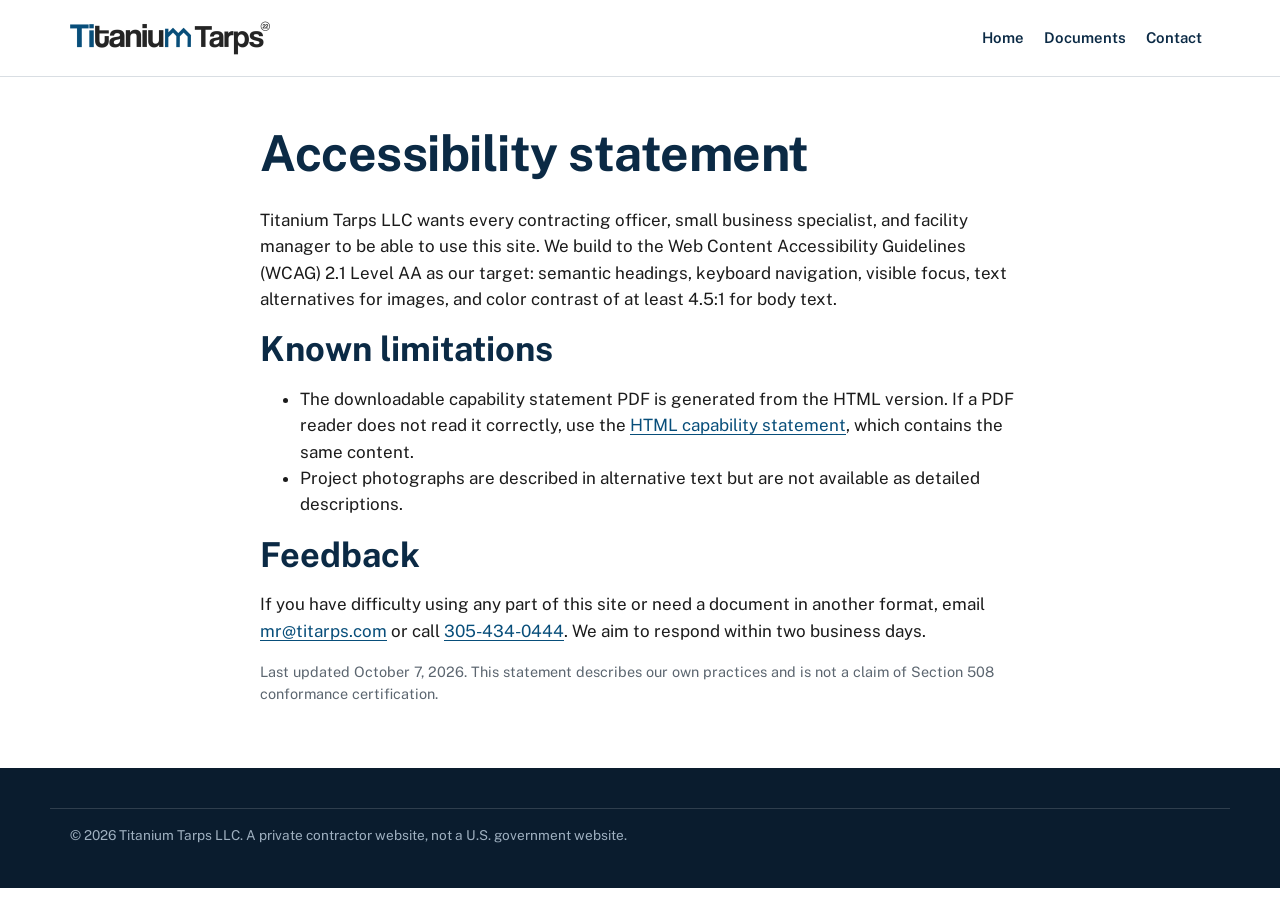
==== accessibility.html @ 2c8c98b2 "Titanium Tarps government capabilities site: home page, 2-page capability statement, PDF Co-Authored" ====
<!doctype html>
<html lang="en"><head><meta charset="utf-8"><meta name="viewport" content="width=device-width, initial-scale=1">
<title>Accessibility Statement | Titanium Tarps LLC</title>
<link rel="icon" type="image/png" sizes="32x32" href="assets/logo/favicon-32.png">
<link href="https://fonts.googleapis.com/css2?family=Public+Sans:wght@400;600;700&display=swap" rel="stylesheet">
<link rel="stylesheet" href="css/site.css"></head>
<body><a class="skip" href="#main">Skip to main content</a>
<header class="hdr"><div class="container"><a class="hdr__logo" href="./"><img src="assets/logo/logo.png" alt="Titanium Tarps" width="220" height="55"></a><nav class="hdr__nav" aria-label="Primary"><a href="./">Home</a><a href="./#documents">Documents</a><a href="./#contact">Contact</a></nav></div></header>
<main id="main" class="container" style="padding:48px 20px;max-width:800px">
<h1>Accessibility statement</h1>
<p>Titanium Tarps LLC wants every contracting officer, small business specialist, and facility manager to be able to use this site. We build to the Web Content Accessibility Guidelines (WCAG) 2.1 Level AA as our target: semantic headings, keyboard navigation, visible focus, text alternatives for images, and color contrast of at least 4.5:1 for body text.</p>
<h2>Known limitations</h2>
<ul><li>The downloadable capability statement PDF is generated from the HTML version. If a PDF reader does not read it correctly, use the <a href="capability-statement.html">HTML capability statement</a>, which contains the same content.</li><li>Project photographs are described in alternative text but are not available as detailed descriptions.</li></ul>
<h2>Feedback</h2>
<p>If you have difficulty using any part of this site or need a document in another format, email <a href="mailto:mr@titarps.com">mr@titarps.com</a> or call <a href="tel:+13054340444">305-434-0444</a>. We aim to respond within two business days.</p>
<p class="small muted">Last updated October 7, 2026. This statement describes our own practices and is not a claim of Section 508 conformance certification.</p>
</main>
<footer class="ftr"><div class="container ftr__legal"><p>&copy; 2026 Titanium Tarps LLC. A private contractor website, not a U.S. government website.</p></div></footer>
</body></html>
---- css/site.css ----
/* Titanium Tarps LLC, government capabilities site. Light, high-contrast, WCAG 2.1 AA targets. */
:root{
  --navy:#0b2a45;
  --blue:#084e7a;      /* logo blue */
  --blue-dk:#063a5b;
  --ink:#1b1b1b;
  --ink-2:#3d4551;
  --ink-3:#5c6670;
  --line:#d9dee3;
  --bg:#ffffff;
  --bg-2:#f3f6f9;
  --bg-3:#e8eef4;
  --warn-bg:#fff4d6;
  --warn-line:#e5a000;
  --ok:#1f7a3f;
  --max:1180px;
  --radius:6px;
  --font:"Public Sans","Helvetica Neue",Arial,sans-serif;
}
*{box-sizing:border-box}
html{scroll-behavior:smooth;-webkit-text-size-adjust:100%}
html,body{overflow-x:hidden}
body{margin:0;font-family:var(--font);font-size:17px;line-height:1.55;color:var(--ink);background:var(--bg)}
img{max-width:100%;height:auto;display:block}
a{color:var(--blue);text-underline-offset:3px}
a:hover{color:var(--blue-dk)}
:focus-visible{outline:3px solid #ffbf47;outline-offset:2px}
h1,h2,h3,h4{line-height:1.15;margin:0 0 .5em;font-weight:700;color:var(--navy)}
h1{font-size:clamp(2rem,4.2vw,3.1rem);letter-spacing:-.01em}
h2{font-size:clamp(1.55rem,3vw,2.15rem)}
h3{font-size:1.2rem}
p{margin:0 0 1em}
.container{max-width:var(--max);margin:0 auto;padding:0 20px}
.skip{position:absolute;left:-999px;top:8px;background:var(--navy);color:#fff;padding:10px 14px;z-index:999;border-radius:var(--radius)}
.skip:focus{left:8px}

/* buttons */
.btn{display:inline-flex;align-items:center;gap:8px;padding:12px 20px;border-radius:var(--radius);font-weight:700;text-decoration:none;border:2px solid transparent;cursor:pointer;font-size:1rem;line-height:1.2;font-family:inherit}
.btn--primary{background:var(--blue);color:#fff;border-color:var(--blue)}
.btn--primary:hover{background:var(--blue-dk);color:#fff}
.btn--outline{background:#fff;color:var(--blue);border-color:var(--blue)}
.btn--outline:hover{background:var(--bg-3)}
.btn--ghost{background:transparent;color:#fff;border-color:rgba(255,255,255,.7)}
.btn--ghost:hover{background:rgba(255,255,255,.12);color:#fff}
.btn svg{width:18px;height:18px;flex:none}

/* top identity bar (ours, not a government banner) */
.idbar{background:var(--bg-3);border-bottom:1px solid var(--line);font-size:.86rem;color:var(--ink-2)}
.idbar .container{display:flex;flex-wrap:wrap;overflow:hidden;gap:6px 22px;align-items:center;min-height:36px;padding-top:4px;padding-bottom:4px}
.idbar strong{color:var(--navy)}

/* header */
.hdr{background:#fff;border-bottom:1px solid var(--line);position:sticky;top:0;z-index:50}
.hdr .container{display:flex;align-items:center;justify-content:space-between;gap:20px;min-height:76px}
.hdr__logo img{width:200px;height:auto;flex:none}
.hdr__nav{display:flex;gap:4px;flex-wrap:wrap}
.hdr__nav a{color:var(--navy);text-decoration:none;font-weight:600;padding:8px 8px;border-radius:4px;font-size:.93rem;white-space:nowrap}
.hdr__nav a:hover{background:var(--bg-3)}
.hdr__cta{white-space:nowrap}
.burger{display:none;background:none;border:2px solid var(--navy);border-radius:4px;padding:6px 10px;font-weight:700;color:var(--navy);font-family:inherit;cursor:pointer}
@media (max-width:1200px){.hdr__cta{display:none}}
@media (max-width:980px){
  .hdr__nav{display:none}
  .hdr__nav.is-open{display:flex;flex-direction:column;position:absolute;left:0;right:0;top:100%;background:#fff;border-bottom:1px solid var(--line);padding:10px 20px 16px}
  .burger{display:inline-block}
  .hdr__cta{display:none}
}

/* hero */
.hero{background:linear-gradient(180deg,var(--navy) 0%,#0e3a60 100%);color:#fff;padding:56px 0 48px}
.hero h1{color:#fff;max-width:18ch}
.hero .eyebrow{color:#9fd0f5}
.hero p.lead{font-size:1.15rem;max-width:62ch;color:#e6eef5}
.hero__grid{display:grid;grid-template-columns:1.25fr 1fr;gap:40px;align-items:center}
.hero__ctas{display:flex;flex-wrap:wrap;gap:12px;margin:24px 0 8px}
.hero__img{border-radius:var(--radius);overflow:hidden;box-shadow:0 10px 30px rgba(0,0,0,.35)}
.hero__img figcaption{background:rgba(0,0,0,.55);color:#fff;font-size:.85rem;padding:8px 12px}
@media (max-width:860px){.hero__grid{grid-template-columns:1fr}}
.eyebrow{text-transform:uppercase;letter-spacing:.08em;font-size:.8rem;font-weight:700;color:var(--blue);margin-bottom:10px}

/* quick facts strip */
.facts{background:#fff;border-bottom:1px solid var(--line)}
.facts dl{display:grid;grid-template-columns:repeat(auto-fit,minmax(170px,1fr));gap:0;margin:0}
.facts div{padding:16px 18px;border-right:1px solid var(--line)}
.facts div:last-child{border-right:0}
.facts dt{font-size:.75rem;text-transform:uppercase;letter-spacing:.08em;color:var(--ink-3);font-weight:700}
.facts dd{margin:4px 0 0;font-weight:700;color:var(--navy);font-size:1.05rem;word-break:break-word}
.facts dd small{display:block;font-weight:400;color:var(--ink-2);font-size:.85rem}

/* notice */
.notice{background:var(--warn-bg);border-left:6px solid var(--warn-line);padding:14px 18px;border-radius:0 var(--radius) var(--radius) 0;margin:28px 0 0;font-size:.95rem}
.notice strong{color:var(--navy)}

/* sections */
.sec{padding:64px 0}
.sec--alt{background:var(--bg-2)}
.sec__head{max-width:74ch;margin-bottom:28px}
.grid-2{display:grid;grid-template-columns:repeat(2,1fr);gap:24px}
.grid-3{display:grid;grid-template-columns:repeat(3,1fr);gap:24px}
@media (max-width:900px){.grid-3{grid-template-columns:1fr 1fr}}
@media (max-width:640px){.grid-2,.grid-3{grid-template-columns:1fr}}
.card{background:#fff;border:1px solid var(--line);border-radius:var(--radius);padding:22px;display:flex;flex-direction:column}
.card h3{margin-top:4px}
.card .num{font-size:.8rem;font-weight:700;color:var(--blue);letter-spacing:.08em}
.card .tags{margin-top:auto;padding-top:12px;font-size:.85rem;color:var(--ink-3)}
.card img{border-radius:4px;margin-bottom:14px;aspect-ratio:16/10;object-fit:cover}
.card--photo{padding:0;overflow:hidden}
.card--photo img{border-radius:0;margin:0}
.card--photo .card__body{padding:18px 20px}
.pp-meta{font-size:.88rem;color:var(--ink-2);margin:0 0 6px}

/* spec list */
.specs{display:grid;grid-template-columns:repeat(auto-fit,minmax(200px,1fr));gap:16px;margin:0;padding:0;list-style:none}
.specs li{background:#fff;border:1px solid var(--line);border-radius:var(--radius);padding:18px}
.specs .big{font-size:1.9rem;font-weight:800;color:var(--navy);line-height:1;margin-bottom:6px}
.specs .big span{font-size:1rem;font-weight:600;color:var(--blue)}
.specs p{margin:0;font-size:.92rem;color:var(--ink-2)}

/* before-during-after row */
.bda{display:grid;grid-template-columns:repeat(3,1fr);gap:12px;margin:18px 0 0}
.bda figure{margin:0}
.bda img{aspect-ratio:4/3;object-fit:cover;border-radius:4px}
.bda figcaption{font-size:.85rem;color:var(--ink-2);padding-top:6px;font-weight:600}
@media (max-width:640px){.bda{grid-template-columns:1fr}}

/* data table */
.tblwrap{overflow-x:auto}
.datatbl{width:100%;border-collapse:collapse;table-layout:fixed;word-wrap:break-word;overflow-wrap:anywhere;background:#fff;border:1px solid var(--line);font-size:.97rem}
.datatbl th,.datatbl td{text-align:left;padding:12px 14px;border-bottom:1px solid var(--line);vertical-align:top}
.datatbl th{width:30%;background:var(--bg-2);color:var(--navy);font-weight:700}
.datatbl tr:last-child th,.datatbl tr:last-child td{border-bottom:0}
.datatbl code{font-family:"SF Mono",Menlo,Consolas,monospace;font-size:.95em;background:var(--bg-3);padding:2px 6px;border-radius:3px}
.copy{margin-left:8px;font-size:.78rem;padding:3px 8px;border:1px solid var(--line);background:#fff;border-radius:3px;cursor:pointer;color:var(--blue);font-family:inherit}
.copy:hover{background:var(--bg-3)}

/* documents */
.doc{display:grid;grid-template-columns:120px 1fr;gap:22px;background:#fff;border:1px solid var(--line);border-radius:var(--radius);padding:22px;align-items:start}
.doc__thumb{border:1px solid var(--line);background:var(--bg-2);aspect-ratio:8.5/11;display:flex;align-items:center;justify-content:center;border-radius:3px;overflow:hidden}
.doc__thumb img{width:100%;height:100%;object-fit:cover}
.doc__meta{font-size:.9rem;color:var(--ink-2);margin:4px 0 12px}
.doc__actions{display:flex;flex-wrap:wrap;gap:10px}
@media (max-width:560px){.doc{grid-template-columns:1fr}.doc__thumb{max-width:140px}}

/* mission */
.mission{background:var(--navy);color:#fff}
.mission h2,.mission h3{color:#fff}
.mission .eyebrow{color:#9fd0f5}
.mission blockquote{margin:0 0 24px;font-size:clamp(1.25rem,2.4vw,1.7rem);line-height:1.4;font-weight:600;max-width:40ch;border-left:5px solid #3b8fd1;padding-left:20px}
.mission ul{padding-left:20px}
.mission li{margin-bottom:8px;max-width:60ch}

/* contact */
.contact-card{background:#fff;border:1px solid var(--line);border-radius:var(--radius);padding:22px}
.contact-card h3{margin-bottom:2px}
.contact-card .role{color:var(--ink-3);font-size:.9rem;margin-bottom:12px}
.contact-card a{display:block;font-weight:600;text-decoration:none;margin:4px 0}
.contact-card a:hover{text-decoration:underline}

/* footer */
.ftr{background:#0a1c2e;color:#c9d4df;padding:40px 0 28px;font-size:.92rem}
.ftr a{color:#fff}
.ftr__grid{display:grid;grid-template-columns:2fr 1fr 1fr;gap:28px;margin-bottom:24px}
@media (max-width:760px){.ftr__grid{grid-template-columns:1fr}}
.ftr h4{color:#fff;font-size:.85rem;text-transform:uppercase;letter-spacing:.08em;margin-bottom:10px}
.ftr ul{list-style:none;padding:0;margin:0}
.ftr li{margin-bottom:6px}
.ftr__legal{border-top:1px solid rgba(255,255,255,.15);padding-top:16px;font-size:.85rem;color:#9fb0c0}
.ftr__legal strong{color:#fff}

/* utility */
.muted{color:var(--ink-3)}
.small{font-size:.9rem}
ul.checks{list-style:none;padding:0;margin:0}
ul.checks li{padding-left:28px;position:relative;margin-bottom:10px}
ul.checks li::before{content:"";position:absolute;left:0;top:6px;width:16px;height:16px;border-radius:50%;background:var(--blue);mask:url('data:image/svg+xml;utf8,<svg xmlns="http://www.w3.org/2000/svg" viewBox="0 0 16 16"><path fill="black" d="M6.5 11.2 3.3 8l1.1-1.1 2.1 2.1 5-5 1.1 1.1z"/><circle cx="8" cy="8" r="7.2" fill="none" stroke="black" stroke-width="1.5"/></svg>') center/contain no-repeat;-webkit-mask:url('data:image/svg+xml;utf8,<svg xmlns="http://www.w3.org/2000/svg" viewBox="0 0 16 16"><path fill="black" d="M6.5 11.2 3.3 8l1.1-1.1 2.1 2.1 5-5 1.1 1.1z"/><circle cx="8" cy="8" r="7.2" fill="none" stroke="black" stroke-width="1.5"/></svg>') center/contain no-repeat}

@media print{
  .hdr,.idbar,.hero__ctas,.burger,.ftr__grid,.copy{display:none!important}
  body{font-size:11pt;color:#000}
  .hero{background:none;color:#000;padding:10pt 0}
  .hero h1,.hero p.lead{color:#000}
  .sec{padding:14pt 0}
  a{color:#000;text-decoration:none}
}
@media (prefers-reduced-motion:reduce){html{scroll-behavior:auto}}
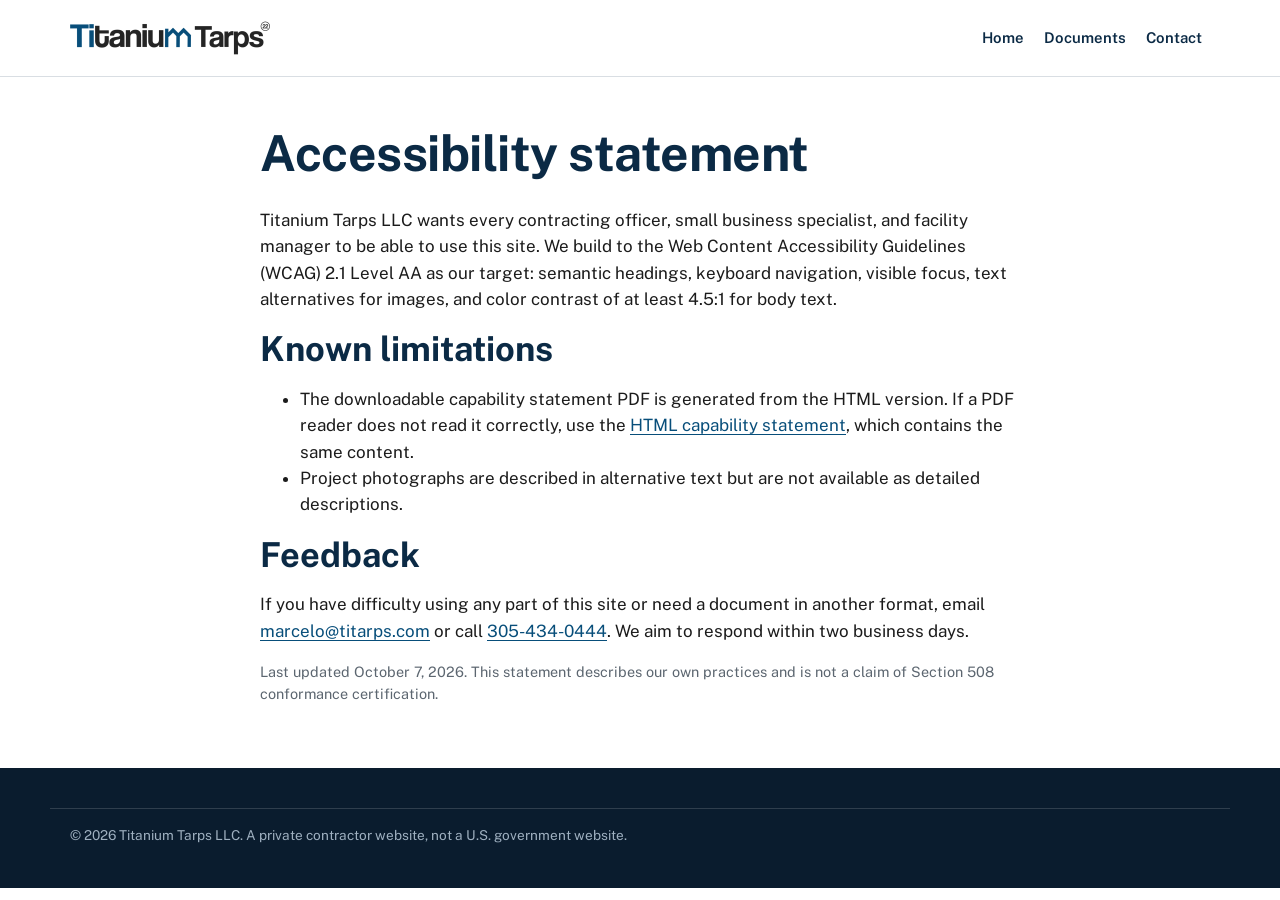
==== commit 9bc6dd63: "Rebuild from Larry's Sept 22 capability sheet: real contract numbers, film spec, equipment, codes, M" ====
--- a/accessibility.html
+++ b/accessibility.html
@@ -12,7 +12,7 @@
 <h2>Known limitations</h2>
 <ul><li>The downloadable capability statement PDF is generated from the HTML version. If a PDF reader does not read it correctly, use the <a href="capability-statement.html">HTML capability statement</a>, which contains the same content.</li><li>Project photographs are described in alternative text but are not available as detailed descriptions.</li></ul>
 <h2>Feedback</h2>
-<p>If you have difficulty using any part of this site or need a document in another format, email <a href="mailto:mr@titarps.com">mr@titarps.com</a> or call <a href="tel:+13054340444">305-434-0444</a>. We aim to respond within two business days.</p>
+<p>If you have difficulty using any part of this site or need a document in another format, email <a href="mailto:marcelo@titarps.com">marcelo@titarps.com</a> or call <a href="tel:+13054340444">305-434-0444</a>. We aim to respond within two business days.</p>
 <p class="small muted">Last updated October 7, 2026. This statement describes our own practices and is not a claim of Section 508 conformance certification.</p>
 </main>
 <footer class="ftr"><div class="container ftr__legal"><p>&copy; 2026 Titanium Tarps LLC. A private contractor website, not a U.S. government website.</p></div></footer>
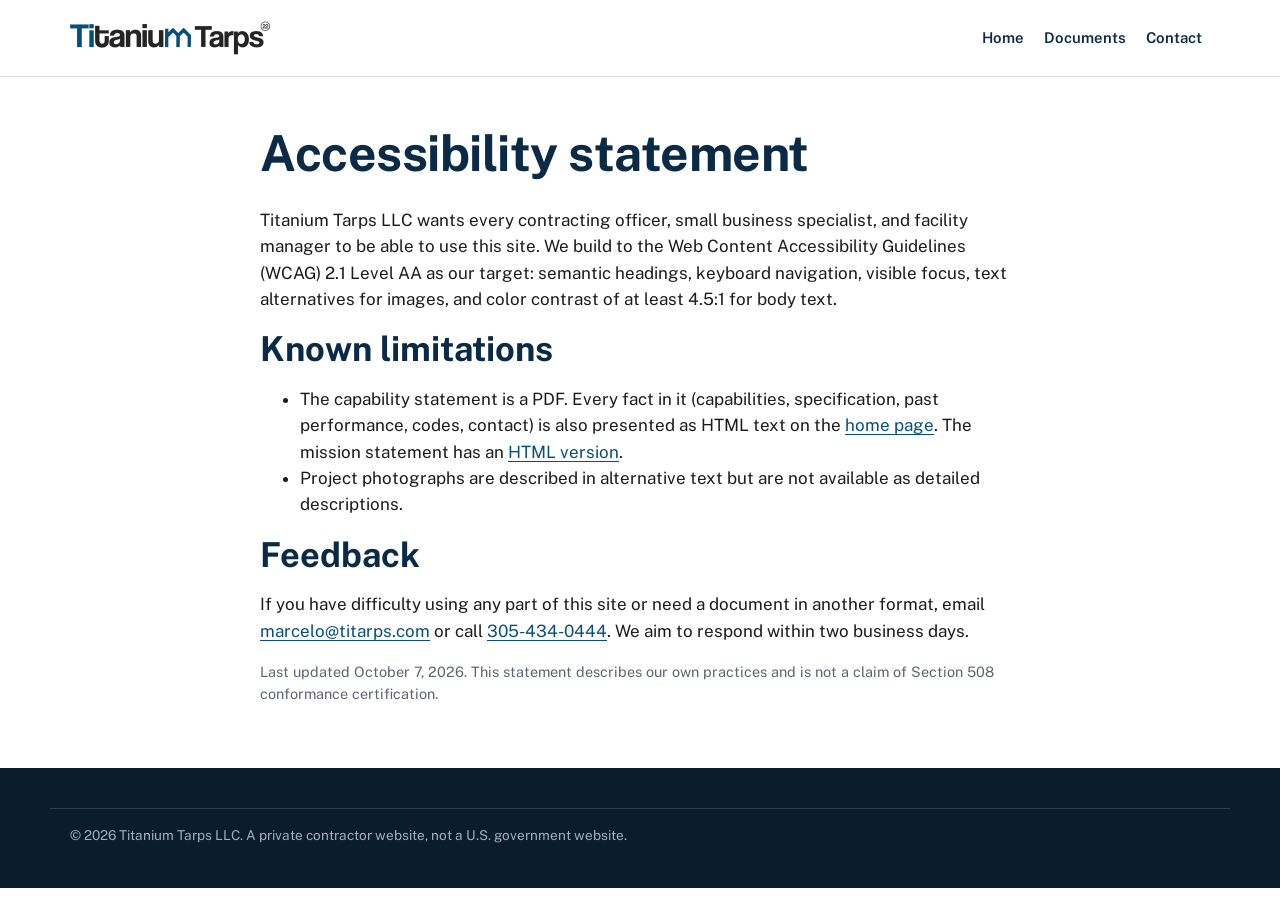
==== commit 6d12e118: "Use Larry's Sept 22 capability statement as the only capability PDF; mission statement becomes its o" ====
--- a/accessibility.html
+++ b/accessibility.html
@@ -10,7 +10,7 @@
 <h1>Accessibility statement</h1>
 <p>Titanium Tarps LLC wants every contracting officer, small business specialist, and facility manager to be able to use this site. We build to the Web Content Accessibility Guidelines (WCAG) 2.1 Level AA as our target: semantic headings, keyboard navigation, visible focus, text alternatives for images, and color contrast of at least 4.5:1 for body text.</p>
 <h2>Known limitations</h2>
-<ul><li>The downloadable capability statement PDF is generated from the HTML version. If a PDF reader does not read it correctly, use the <a href="capability-statement.html">HTML capability statement</a>, which contains the same content.</li><li>Project photographs are described in alternative text but are not available as detailed descriptions.</li></ul>
+<ul><li>The capability statement is a PDF. Every fact in it (capabilities, specification, past performance, codes, contact) is also presented as HTML text on the <a href="./">home page</a>. The mission statement has an <a href="mission-statement.html">HTML version</a>.</li><li>Project photographs are described in alternative text but are not available as detailed descriptions.</li></ul>
 <h2>Feedback</h2>
 <p>If you have difficulty using any part of this site or need a document in another format, email <a href="mailto:marcelo@titarps.com">marcelo@titarps.com</a> or call <a href="tel:+13054340444">305-434-0444</a>. We aim to respond within two business days.</p>
 <p class="small muted">Last updated October 7, 2026. This statement describes our own practices and is not a claim of Section 508 conformance certification.</p>
